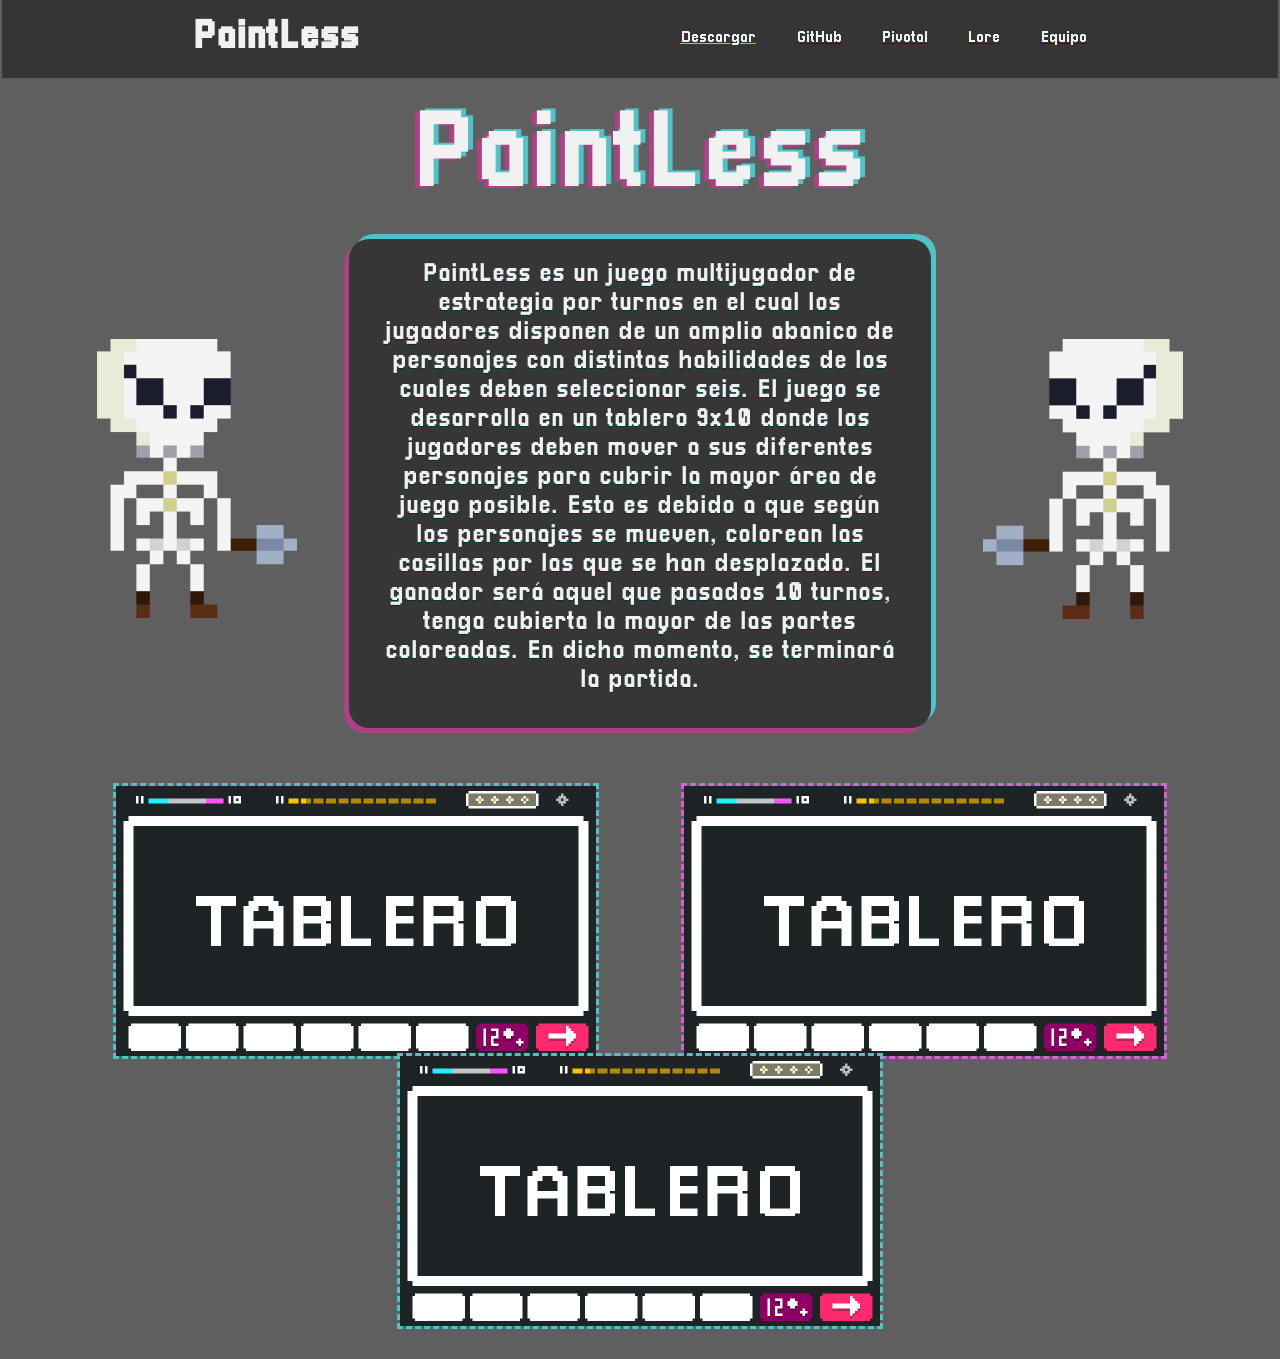
==== index.html @ 74c7b84a "Mejora de la web" ====
<!DOCTYPE html>
<html lang="en">

<head>
    <meta charset="UTF-8">
    <link rel="shortcut icon" href="./webAssets/images/logo.png" type="image/png" />
    <meta name="viewport" content="width=device-width, initial-scale=1.0">
    <link href="./webAssets/style.css" rel="stylesheet">
    <title>PaintLess</title>
</head>

<body>
    <div class="header">
        <div class="inner_header">
            <div class="logo_container">
                <h1 style="text-shadow: 5px  #0e0e0e; font-size: 40px;">PaintLess</h1>
            </div>

            <ul class="navigation">         
                <a href="" target="blank" style="color:aqua"><li>Descargar</li></a>      
                <a href="https://github.com/rubenglezortiz/Proyectos2-2020-21" target="blank"><li>GitHub</li></a>
                <a href="https://www.pivotaltracker.com/n/projects/2489055" target="blank" ><li>Pivotal</li></a>
                <a href="lore.html" target="blank"><li>Lore</li></a>
                <a href="team.html" target="blank"><li>Equipo</li></a>               
            </ul>
        </div>
    </div>
    
    <div class="title" style="margin-top: 20px;">PaintLess</div>
    <div class="row" style="height: auto;">
        <div class="row-container">
            <div class="row-image" style="padding: 0px; margin: 0px;">
                <img src="./webAssets/images/esqueleto.png" style="width: 200px; border-style: none;" alt="">
            </div>
            <div class="text-box">
                <div>PaintLess es un juego multijugador de estrategia por turnos en el cual los jugadores disponen de un amplio abanico de personajes con distintas habilidades de los cuales deben seleccionar seis. El juego se desarrolla en un tablero 9x10 donde los jugadores deben mover a sus diferentes personajes para cubrir la mayor área de juego posible. Esto es debido a que según los personajes se mueven, colorean las casillas por las que se han desplazado. El ganador será aquel que pasados 10 turnos, tenga cubierta la mayor de las partes coloreadas. En dicho momento, se terminará la partida.</div>
            </div>
            <div class="row-image" style="padding: 0px; margin: 0px;">
                <img src="./webAssets/images/esqueleto.png" style="width: 200px; border-style: none; transform: scaleX(-1);" alt="">
            </div>

        </div>
    </div>

    <!-- <div class="row" style="height: 150px; justify-content: center;">
        <div class="square">1</div>
        <div class="square">2</div>
        <div class="square">3</div>
    </div> -->

    <div class="row" style="height: 300px; justify-content: center;">

        <div class="row-container">
            <div class="row-item">
                <div class="row-image" style="padding: 0px; margin: 0px;">
                    <img src="./webAssets/images/ui.png">
                </div>
            </div>
            <div class="row-item">
                <div class="row-image" style="padding: 0px; margin: 0px;">
                    <img src="./webAssets/images/ui.png" style="border-color: rgb(216, 96, 216);">
                </div>
            </div>
            <div class="row-item">
                <div class="row-image" style="padding: 0px; margin: 0px;">
                    <img src="./webAssets/images/ui.png">
                </div>
            </div>
           
            </div>
        </div>
    </div>
</body>

</html>
---- webAssets/style.css ----
body {
    background-color: rgb(95, 95, 95);
    font-family: Pixel;
    display: flex;
    justify-content: center;
    align-items: center;
    flex-direction: column;
}

@font-face {
    font-family: "Pixel";
    src: url("./Pixellari.ttf") format("truetype");
}

html {
    overflow: scroll;
    overflow-x: hidden;
    overflow-y: hidden;
}

::-webkit-scrollbar {
    width: 0;
    /* Remove scrollbar space */
}

.header {
    width: 101%;
    margin-top: -10px;
    height: 80px;
    display: block;
    background-color: #353535;
}

.inner_header {
    width: 70%;
    height: 100%;
    display: block;
    margin: 0 auto;
}

.logo_container {
    height: 100%;
    display: table;
    float: left;
}

.logo_container h1 {
    color: #f1f1f1;
    height: 100%;
    display: table-cell;
    vertical-align: middle;
}

.navigation {
    float: right;
    height: 100%;
    margin-top: 0px;
}

.navigation a {
    height: 100%;
    display: table;
    float: left;
    padding: 0px 20px;
}

.navigation a li {
    display: table-cell;
    vertical-align: middle;
    color: #f1f1f1;
    height: 100%;
}

.navigation a:last-child {
    padding-right: 0px;
}

.title {
    font-size: 110px;
    color: #f1f1f1;
    text-align: center;
    text-shadow: 5px -2px #4fc3c7, -5px 2px #ac4186;
}

.row {
    margin: 20px 0px 20px;
    display: flex;
    flex-flow: row wrap;
    justify-content: space-between;
    align-items: center;
    /* background-color: DodgerBlue; */
    width: 90%;
}

.column {
    margin: 20px 0px 20px;
    display: flex;
    flex-flow: column wrap;
    justify-content: space-around;
    align-items: center;
    /* background-color: darkblue; */
    width: 20%;
    height: 100%;
}

.row-container {
    display: flex;
    flex-flow: row wrap;
    justify-content: space-around;
    align-items: center;
    /* background-color: crimson; */
    width: 100%;
    height: 90%;
}

.square {
    background-color: #f1f1f1;
    width: 10%;
    margin: 10px;
    text-align: center;
    line-height: 75px;
    font-size: 30px;
}

.row-image {
    object-fit: contain;
    height: 100%;
    text-align: center;
    font-size: 30px;
}

.row-image img {  
    border-style:dashed;
    border-color: #4fc3c7;
    object-fit: contain;
    height: 100%;
    text-align: center;
    font-size: 30px;
}

.text-box {
    
    width: calc(70% - 10em);
    height: 65%;
    border-radius: 20px;
    font-size: 26px;
    padding: 2%;
    padding-top: 1%;
    text-align: center;
    background-color: #363636;
    box-shadow: -5px 5px #ac4186, 5px -5px #4fc3c7;
}

.text-box div {
    padding: 10px;
    color: #f1f1f1;
    text-shadow: 0px 1px #013335
}

.row-item {
    /* background-color: #f1f1f1; */    
    height: 100%;
    margin: 0px 20px 0px;
    text-align: center;
    line-height: 75px;
    font-size: 30px;
    flex: 20%;
}

.column-image img {
    object-fit: contain;
    height: 14ex;
    width: 100%;
}

.column-item {
    margin: 0px 20px 0px;
    width: 20%;
    height: 100%;
    background-color: #32a836;
    justify-content: center;
    align-items: center;
}

@media (max-width: 800px) {
    .row {
        flex-flow: column wrap;
    }
    .inner_header {
        width: 90%;
    }
}
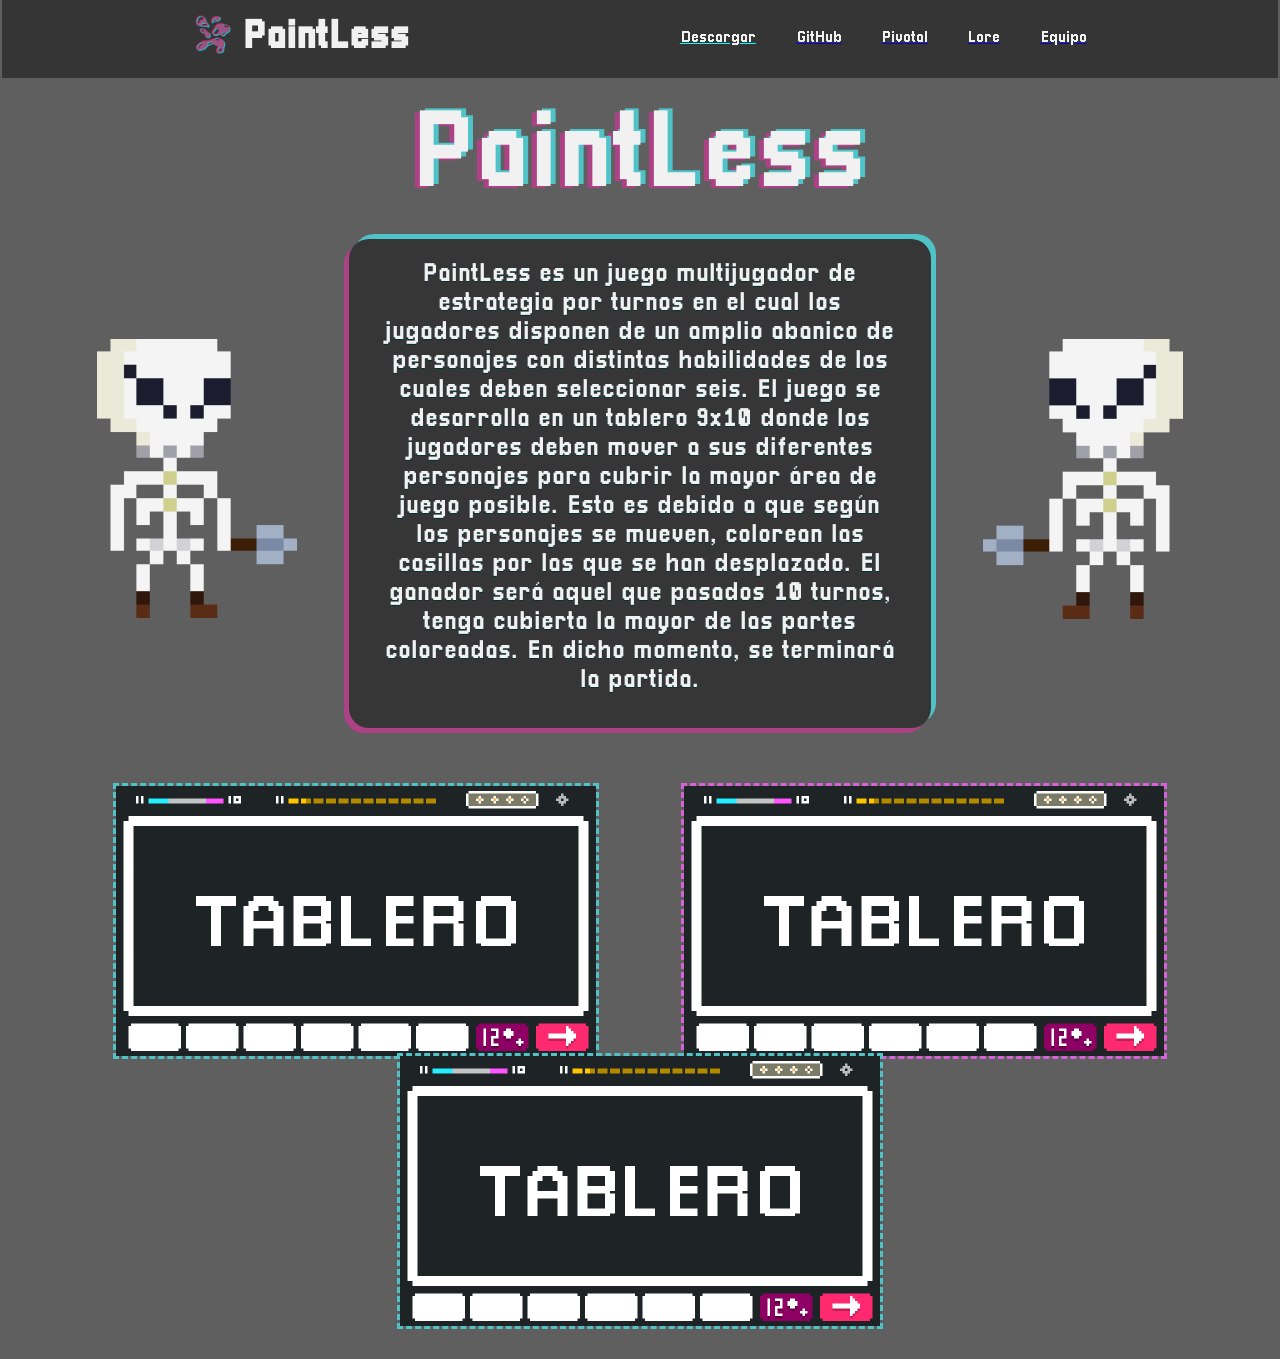
==== commit e5a3ba07: "Se ha añadido una animacion al header" ====
--- a/index.html
+++ b/index.html
@@ -13,19 +13,31 @@
     <div class="header">
         <div class="inner_header">
             <div class="logo_container">
+                <img src="./webAssets/images/texture.png" style="width: 40px; margin-top: 17px; padding-right: 10px;"
+                    alt="">
                 <h1 style="text-shadow: 5px  #0e0e0e; font-size: 40px;">PaintLess</h1>
             </div>
 
-            <ul class="navigation">         
-                <a href="" target="blank" style="color:aqua"><li>Descargar</li></a>      
-                <a href="https://github.com/rubenglezortiz/Proyectos2-2020-21" target="blank"><li>GitHub</li></a>
-                <a href="https://www.pivotaltracker.com/n/projects/2489055" target="blank" ><li>Pivotal</li></a>
-                <a href="lore.html" target="blank"><li>Lore</li></a>
-                <a href="team.html" target="blank"><li>Equipo</li></a>               
+            <ul class="navigation">
+                <a href="" target="blank" style="color:aqua">
+                    <li>Descargar</li>
+                </a>
+                <a href="https://github.com/rubenglezortiz/Proyectos2-2020-21" target="blank">
+                    <li>GitHub</li>
+                </a>
+                <a href="https://www.pivotaltracker.com/n/projects/2489055" target="blank">
+                    <li>Pivotal</li>
+                </a>
+                <a href="lore.html" target="blank">
+                    <li>Lore</li>
+                </a>
+                <a href="team.html" target="blank">
+                    <li>Equipo</li>
+                </a>
             </ul>
         </div>
     </div>
-    
+
     <div class="title" style="margin-top: 20px;">PaintLess</div>
     <div class="row" style="height: auto;">
         <div class="row-container">
@@ -33,10 +45,16 @@
                 <img src="./webAssets/images/esqueleto.png" style="width: 200px; border-style: none;" alt="">
             </div>
             <div class="text-box">
-                <div>PaintLess es un juego multijugador de estrategia por turnos en el cual los jugadores disponen de un amplio abanico de personajes con distintas habilidades de los cuales deben seleccionar seis. El juego se desarrolla en un tablero 9x10 donde los jugadores deben mover a sus diferentes personajes para cubrir la mayor área de juego posible. Esto es debido a que según los personajes se mueven, colorean las casillas por las que se han desplazado. El ganador será aquel que pasados 10 turnos, tenga cubierta la mayor de las partes coloreadas. En dicho momento, se terminará la partida.</div>
+                <div>PaintLess es un juego multijugador de estrategia por turnos en el cual los jugadores disponen de un
+                    amplio abanico de personajes con distintas habilidades de los cuales deben seleccionar seis. El
+                    juego se desarrolla en un tablero 9x10 donde los jugadores deben mover a sus diferentes personajes
+                    para cubrir la mayor área de juego posible. Esto es debido a que según los personajes se mueven,
+                    colorean las casillas por las que se han desplazado. El ganador será aquel que pasados 10 turnos,
+                    tenga cubierta la mayor de las partes coloreadas. En dicho momento, se terminará la partida.</div>
             </div>
             <div class="row-image" style="padding: 0px; margin: 0px;">
-                <img src="./webAssets/images/esqueleto.png" style="width: 200px; border-style: none; transform: scaleX(-1);" alt="">
+                <img src="./webAssets/images/esqueleto.png"
+                    style="width: 200px; border-style: none; transform: scaleX(-1);" alt="">
             </div>
 
         </div>
@@ -66,9 +84,9 @@
                     <img src="./webAssets/images/ui.png">
                 </div>
             </div>
-           
-            </div>
+
         </div>
+    </div>
     </div>
 </body>
 
--- a/webAssets/style.css
+++ b/webAssets/style.css
@@ -42,6 +42,12 @@
     height: 100%;
     display: table;
     float: left;
+}
+
+.logo_container :hover
+{
+    transition: 0.3s ease-in-out;
+    transform: scaleX(-1);
 }
 
 .logo_container h1 {
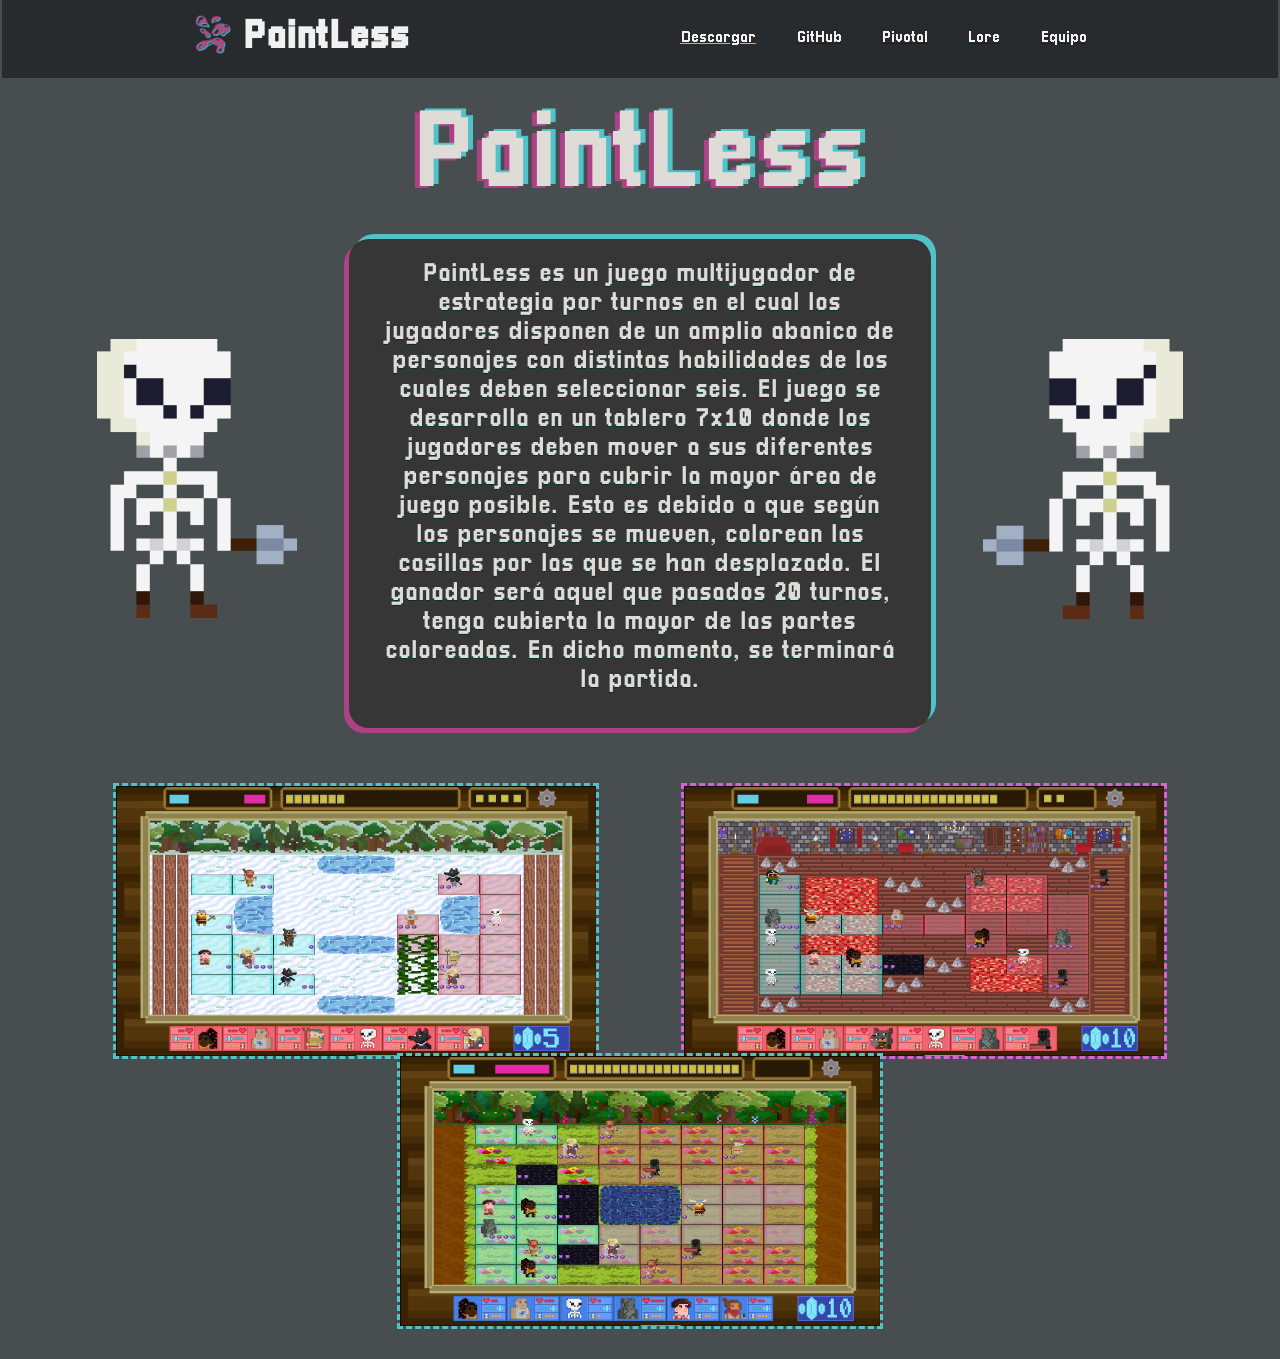
==== commit 6c30f1a5: "Actualizada web y color interfaz" ====
--- a/index.html
+++ b/index.html
@@ -47,9 +47,9 @@
             <div class="text-box">
                 <div>PaintLess es un juego multijugador de estrategia por turnos en el cual los jugadores disponen de un
                     amplio abanico de personajes con distintas habilidades de los cuales deben seleccionar seis. El
-                    juego se desarrolla en un tablero 9x10 donde los jugadores deben mover a sus diferentes personajes
+                    juego se desarrolla en un tablero 7x10 donde los jugadores deben mover a sus diferentes personajes
                     para cubrir la mayor área de juego posible. Esto es debido a que según los personajes se mueven,
-                    colorean las casillas por las que se han desplazado. El ganador será aquel que pasados 10 turnos,
+                    colorean las casillas por las que se han desplazado. El ganador será aquel que pasados 20 turnos,
                     tenga cubierta la mayor de las partes coloreadas. En dicho momento, se terminará la partida.</div>
             </div>
             <div class="row-image" style="padding: 0px; margin: 0px;">
@@ -71,17 +71,17 @@
         <div class="row-container">
             <div class="row-item">
                 <div class="row-image" style="padding: 0px; margin: 0px;">
-                    <img src="./webAssets/images/ui.png">
+                    <img src="./webAssets/images/cap1.png">
                 </div>
             </div>
             <div class="row-item">
                 <div class="row-image" style="padding: 0px; margin: 0px;">
-                    <img src="./webAssets/images/ui.png" style="border-color: rgb(216, 96, 216);">
+                    <img src="./webAssets/images/cap2.png" style="border-color: rgb(216, 96, 216);">
                 </div>
             </div>
             <div class="row-item">
                 <div class="row-image" style="padding: 0px; margin: 0px;">
-                    <img src="./webAssets/images/ui.png">
+                    <img src="./webAssets/images/cap3.png">
                 </div>
             </div>
 
--- a/webAssets/style.css
+++ b/webAssets/style.css
@@ -1,5 +1,5 @@
 body {
-    background-color: rgb(95, 95, 95);
+    background-color: #484D50;
     font-family: Pixel;
     display: flex;
     justify-content: center;
@@ -28,7 +28,7 @@
     margin-top: -10px;
     height: 80px;
     display: block;
-    background-color: #353535;
+    background-color:#282B2D;
 }
 
 .inner_header {
@@ -83,7 +83,7 @@
 
 .title {
     font-size: 110px;
-    color: #f1f1f1;
+    color: #DFDCD8;
     text-align: center;
     text-shadow: 5px -2px #4fc3c7, -5px 2px #ac4186;
 }
@@ -159,7 +159,7 @@
 
 .text-box div {
     padding: 10px;
-    color: #f1f1f1;
+    color: #DFDCD8;
     text-shadow: 0px 1px #013335
 }
 
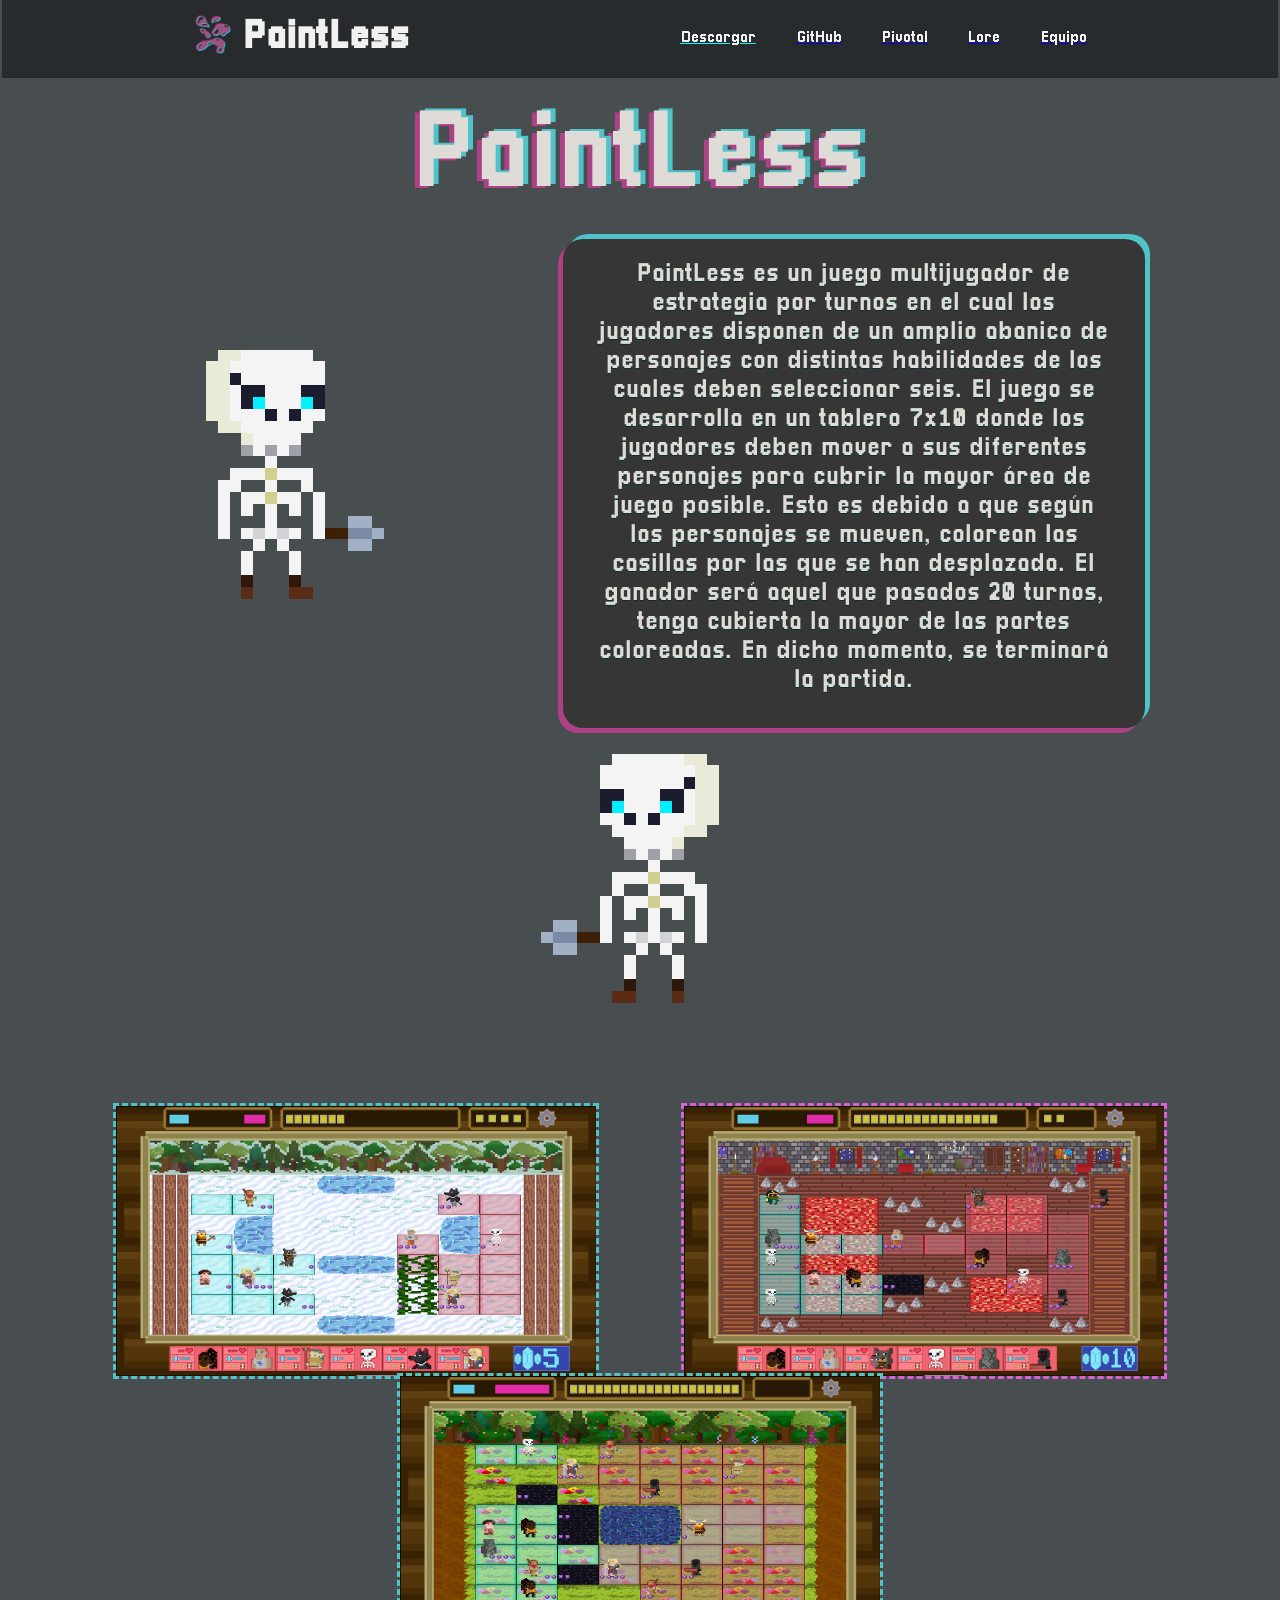
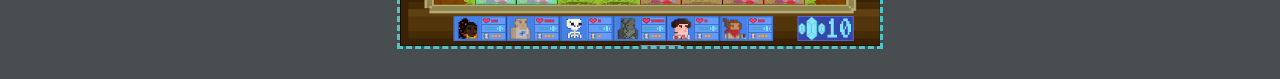
==== commit 30ff7def: "Ahora los esqueltos de la web están animados" ====
--- a/index.html
+++ b/index.html
@@ -19,7 +19,7 @@
             </div>
 
             <ul class="navigation">
-                <a href="" target="blank" style="color:aqua">
+                <a href="https://github.com/rubenglezortiz/Proyectos2-2020-21/releases/download/0.01/Paintless.exe" target="blank" style="color:aqua">
                     <li>Descargar</li>
                 </a>
                 <a href="https://github.com/rubenglezortiz/Proyectos2-2020-21" target="blank">
@@ -41,9 +41,7 @@
     <div class="title" style="margin-top: 20px;">PaintLess</div>
     <div class="row" style="height: auto;">
         <div class="row-container">
-            <div class="row-image" style="padding: 0px; margin: 0px;">
-                <img src="./webAssets/images/esqueleto.png" style="width: 200px; border-style: none;" alt="">
-            </div>
+            <div class="row-image-anim" style="padding: 0px; margin: 0px;"> </div>
             <div class="text-box">
                 <div>PaintLess es un juego multijugador de estrategia por turnos en el cual los jugadores disponen de un
                     amplio abanico de personajes con distintas habilidades de los cuales deben seleccionar seis. El
@@ -52,10 +50,7 @@
                     colorean las casillas por las que se han desplazado. El ganador será aquel que pasados 20 turnos,
                     tenga cubierta la mayor de las partes coloreadas. En dicho momento, se terminará la partida.</div>
             </div>
-            <div class="row-image" style="padding: 0px; margin: 0px;">
-                <img src="./webAssets/images/esqueleto.png"
-                    style="width: 200px; border-style: none; transform: scaleX(-1);" alt="">
-            </div>
+            <div class="row-image-anim" style="padding: 0px; margin: 0px; transform: scaleX(-1);"></div>
 
         </div>
     </div>
--- a/webAssets/style.css
+++ b/webAssets/style.css
@@ -28,7 +28,7 @@
     margin-top: -10px;
     height: 80px;
     display: block;
-    background-color:#282B2D;
+    background-color: #282B2D;
 }
 
 .inner_header {
@@ -44,8 +44,7 @@
     float: left;
 }
 
-.logo_container :hover
-{
+.logo_container :hover {
     transition: 0.3s ease-in-out;
     transform: scaleX(-1);
 }
@@ -135,17 +134,38 @@
     font-size: 30px;
 }
 
-.row-image img {  
-    border-style:dashed;
+.row-image-anim {
+    height: 320px;
+    width: 300px;
+    background: transparent url('/webAssets/images/esqueletoAzulIdle.png');
+    animation: play 1s steps(4, end) infinite;
+    /* The Animation */
+}
+
+@keyframes play {
+    100% {
+        background-position: -1280px 0;
+    }
+}
+
+.row-image img {
+    border-style: dashed;
     border-color: #4fc3c7;
     object-fit: contain;
     height: 100%;
     text-align: center;
     font-size: 30px;
+    animation: dashedImage 1s steps(20) alternate infinite;
+    /* The Animation */
+}
+
+@keyframes dashedImage {
+    to {
+        border-radius: 12px;
+    }
 }
 
 .text-box {
-    
     width: calc(70% - 10em);
     height: 65%;
     border-radius: 20px;
@@ -164,7 +184,7 @@
 }
 
 .row-item {
-    /* background-color: #f1f1f1; */    
+    /* background-color: #f1f1f1; */
     height: 100%;
     margin: 0px 20px 0px;
     text-align: center;
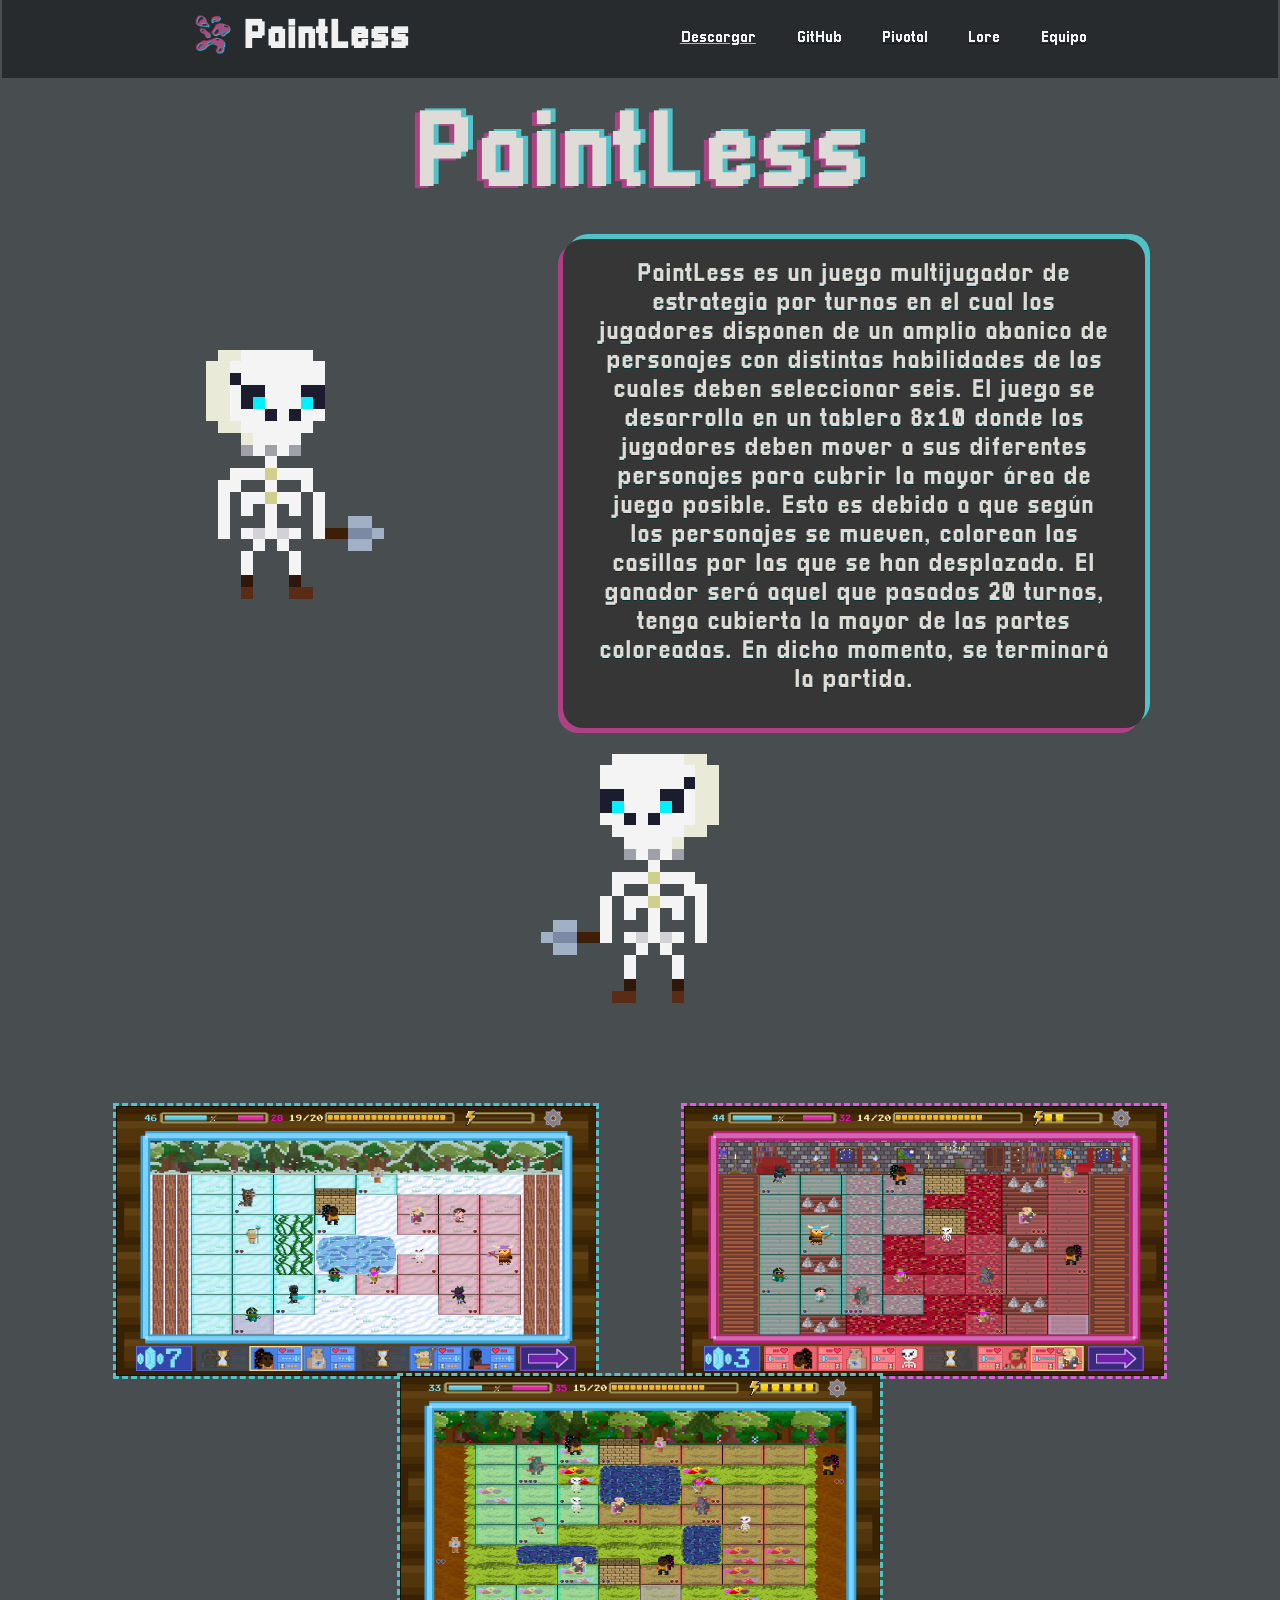
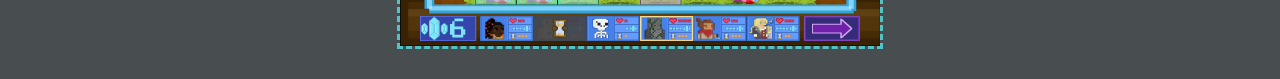
==== commit 2dc640d1: "Cambiado texto web" ====
--- a/index.html
+++ b/index.html
@@ -45,7 +45,7 @@
             <div class="text-box">
                 <div>PaintLess es un juego multijugador de estrategia por turnos en el cual los jugadores disponen de un
                     amplio abanico de personajes con distintas habilidades de los cuales deben seleccionar seis. El
-                    juego se desarrolla en un tablero 7x10 donde los jugadores deben mover a sus diferentes personajes
+                    juego se desarrolla en un tablero 8x10 donde los jugadores deben mover a sus diferentes personajes
                     para cubrir la mayor área de juego posible. Esto es debido a que según los personajes se mueven,
                     colorean las casillas por las que se han desplazado. El ganador será aquel que pasados 20 turnos,
                     tenga cubierta la mayor de las partes coloreadas. En dicho momento, se terminará la partida.</div>
--- a/webAssets/style.css
+++ b/webAssets/style.css
@@ -137,7 +137,7 @@
 .row-image-anim {
     height: 320px;
     width: 300px;
-    background: transparent url('/webAssets/images/esqueletoAzulIdle.png');
+    background: transparent url("./images/esqueletoazulidle.png");
     animation: play 1s steps(4, end) infinite;
     /* The Animation */
 }
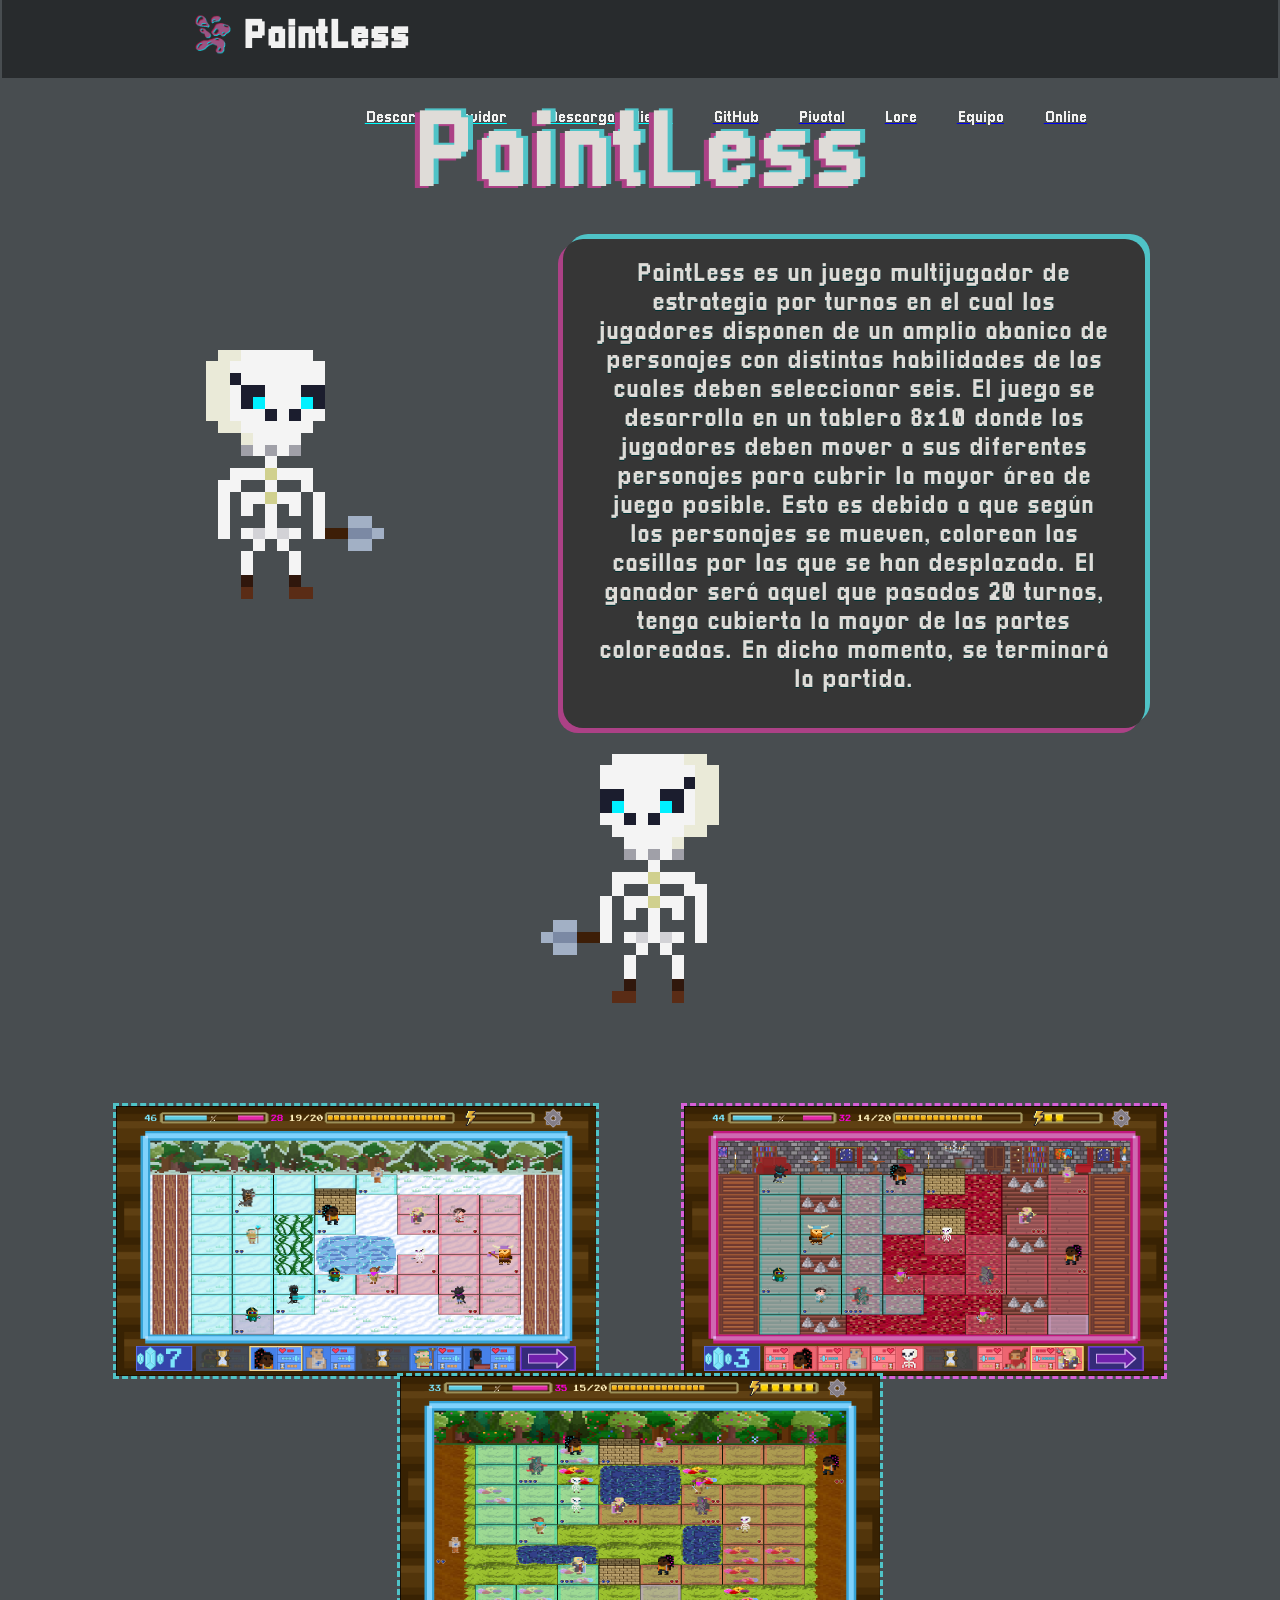
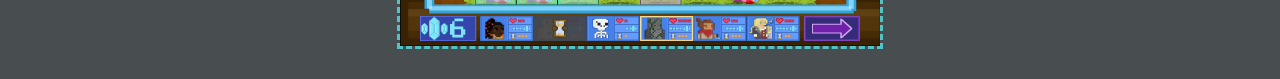
==== commit 034a08b4: "Añadida nuevas funciones a la web" ====
--- a/index.html
+++ b/index.html
@@ -20,7 +20,10 @@
 
             <ul class="navigation">
                 <a href="https://github.com/rubenglezortiz/Proyectos2-2020-21/releases/download/0.01/Paintless.exe" target="blank" style="color:aqua">
-                    <li>Descargar</li>
+                    <li>Descargar servidor</li>
+                </a>
+                <a href="https://github.com/rubenglezortiz/Proyectos2-2020-21/releases/download/0.01/Paintless.exe" target="blank" style="color:aqua">
+                    <li>Descargar cliente</li>
                 </a>
                 <a href="https://github.com/rubenglezortiz/Proyectos2-2020-21" target="blank">
                     <li>GitHub</li>
@@ -33,6 +36,9 @@
                 </a>
                 <a href="team.html" target="blank">
                     <li>Equipo</li>
+                </a>
+                <a href="online.html" target="blank">
+                    <li>Online</li>
                 </a>
             </ul>
         </div>
